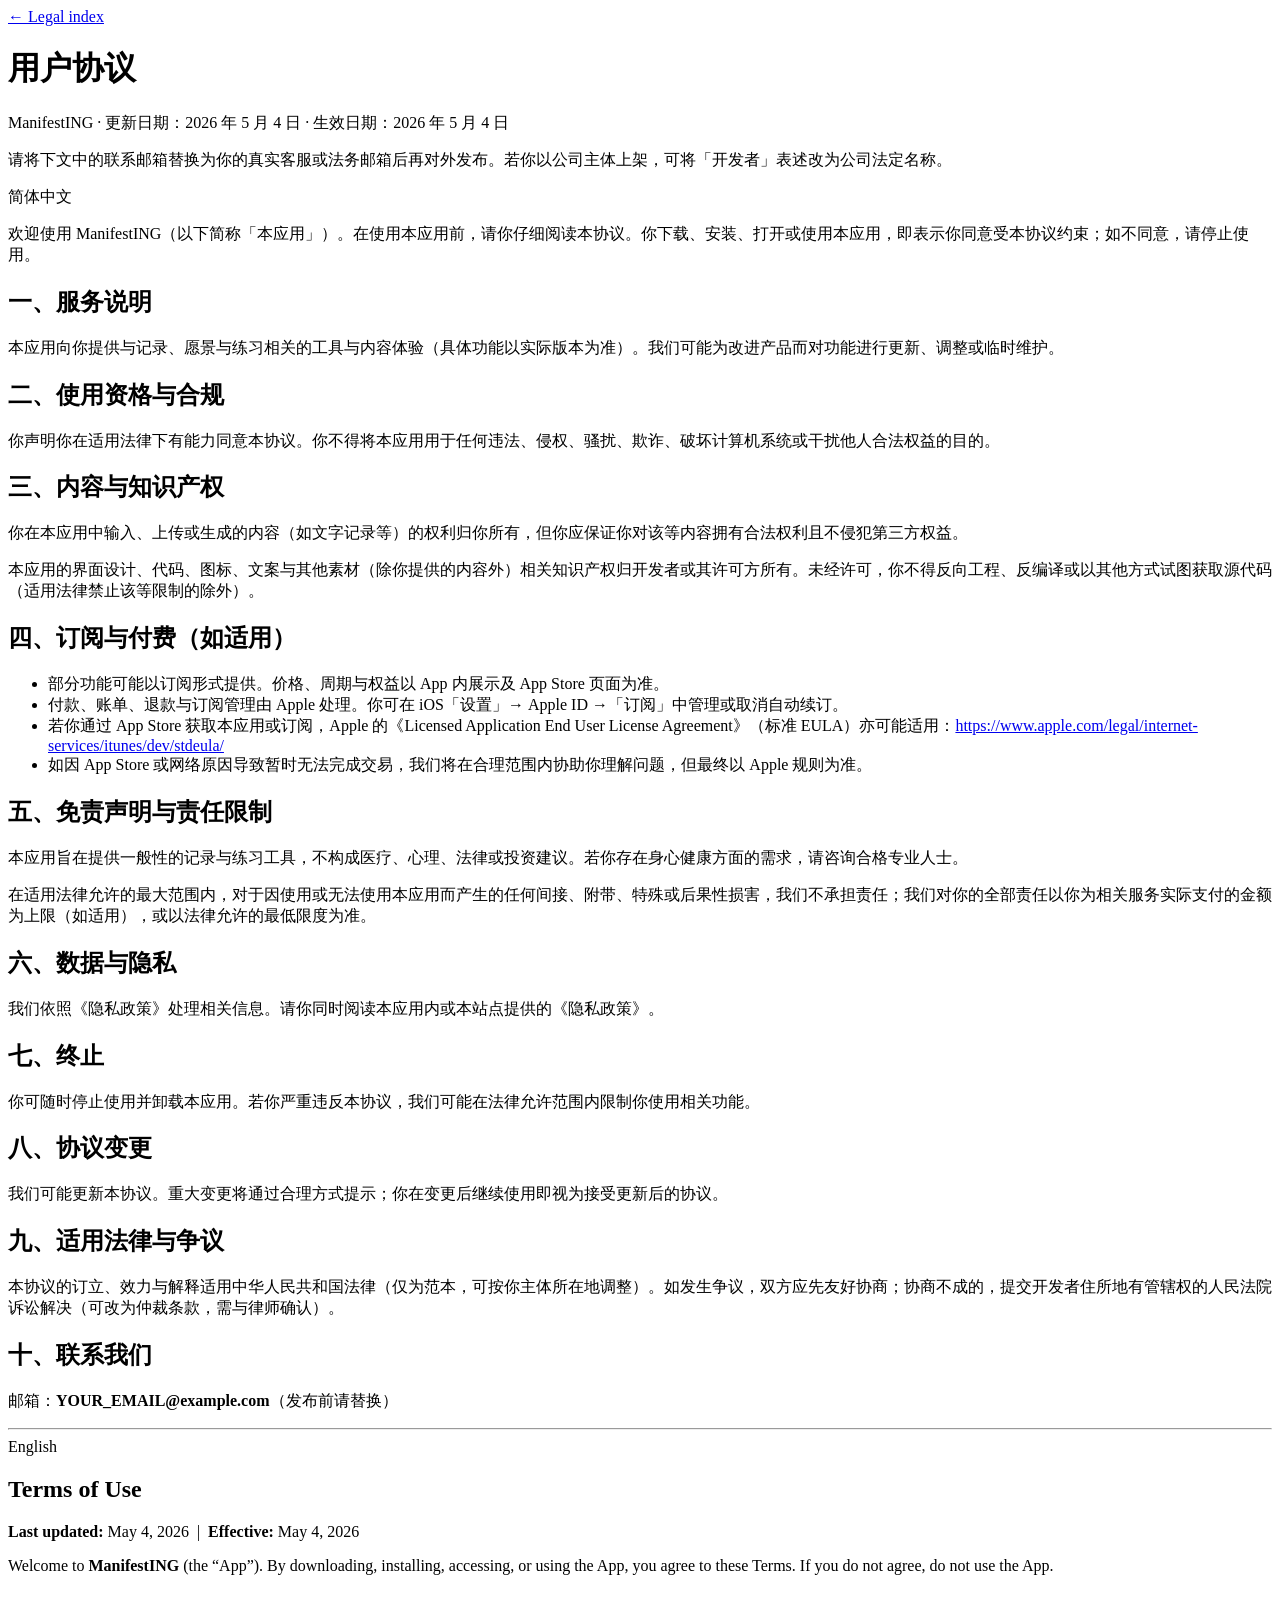
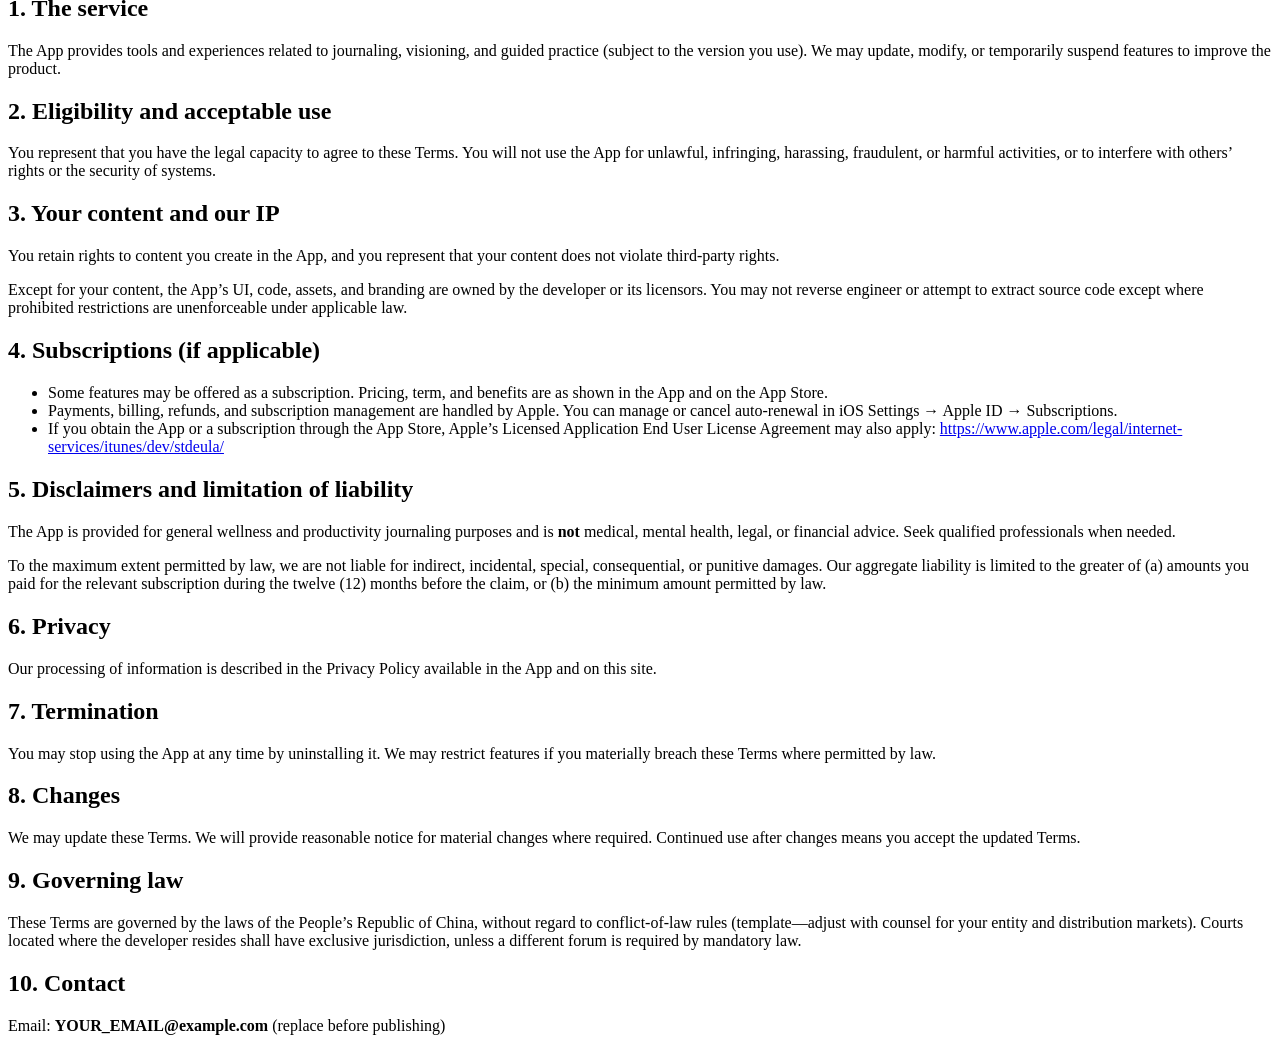
==== terms.html @ cbcd512a "Create terms.html" ====
<!DOCTYPE html>
<html lang="zh-Hans">
<head>
  <meta charset="utf-8" />
  <meta name="viewport" content="width=device-width, initial-scale=1" />
  <title>ManifestING — 用户协议 · Terms of Use</title>
  <link rel="stylesheet" href="styles.css" />
</head>
<body>
  <div class="wrap">
    <nav class="back"><a href="index.html">← Legal index</a></nav>
    <header class="doc-header">
      <h1>用户协议</h1>
      <p class="subtitle">ManifestING · 更新日期：2026 年 5 月 4 日 · 生效日期：2026 年 5 月 4 日</p>
    </header>

    <p class="note" style="margin-top:0">请将下文中的联系邮箱替换为你的真实客服或法务邮箱后再对外发布。若你以公司主体上架，可将「开发者」表述改为公司法定名称。</p>

    <section class="block" lang="zh-Hans">
      <span class="lang-label">简体中文</span>
      <p>欢迎使用 ManifestING（以下简称「本应用」）。在使用本应用前，请你仔细阅读本协议。你下载、安装、打开或使用本应用，即表示你同意受本协议约束；如不同意，请停止使用。</p>

      <h2>一、服务说明</h2>
      <p>本应用向你提供与记录、愿景与练习相关的工具与内容体验（具体功能以实际版本为准）。我们可能为改进产品而对功能进行更新、调整或临时维护。</p>

      <h2>二、使用资格与合规</h2>
      <p>你声明你在适用法律下有能力同意本协议。你不得将本应用用于任何违法、侵权、骚扰、欺诈、破坏计算机系统或干扰他人合法权益的目的。</p>

      <h2>三、内容与知识产权</h2>
      <p>你在本应用中输入、上传或生成的内容（如文字记录等）的权利归你所有，但你应保证你对该等内容拥有合法权利且不侵犯第三方权益。</p>
      <p>本应用的界面设计、代码、图标、文案与其他素材（除你提供的内容外）相关知识产权归开发者或其许可方所有。未经许可，你不得反向工程、反编译或以其他方式试图获取源代码（适用法律禁止该等限制的除外）。</p>

      <h2>四、订阅与付费（如适用）</h2>
      <ul>
        <li>部分功能可能以订阅形式提供。价格、周期与权益以 App 内展示及 App Store 页面为准。</li>
        <li>付款、账单、退款与订阅管理由 Apple 处理。你可在 iOS「设置」→ Apple ID →「订阅」中管理或取消自动续订。</li>
        <li>若你通过 App Store 获取本应用或订阅，Apple 的《Licensed Application End User License Agreement》（标准 EULA）亦可能适用：<a href="https://www.apple.com/legal/internet-services/itunes/dev/stdeula/">https://www.apple.com/legal/internet-services/itunes/dev/stdeula/</a></li>
        <li>如因 App Store 或网络原因导致暂时无法完成交易，我们将在合理范围内协助你理解问题，但最终以 Apple 规则为准。</li>
      </ul>

      <h2>五、免责声明与责任限制</h2>
      <p>本应用旨在提供一般性的记录与练习工具，不构成医疗、心理、法律或投资建议。若你存在身心健康方面的需求，请咨询合格专业人士。</p>
      <p>在适用法律允许的最大范围内，对于因使用或无法使用本应用而产生的任何间接、附带、特殊或后果性损害，我们不承担责任；我们对你的全部责任以你为相关服务实际支付的金额为上限（如适用），或以法律允许的最低限度为准。</p>

      <h2>六、数据与隐私</h2>
      <p>我们依照《隐私政策》处理相关信息。请你同时阅读本应用内或本站点提供的《隐私政策》。</p>

      <h2>七、终止</h2>
      <p>你可随时停止使用并卸载本应用。若你严重违反本协议，我们可能在法律允许范围内限制你使用相关功能。</p>

      <h2>八、协议变更</h2>
      <p>我们可能更新本协议。重大变更将通过合理方式提示；你在变更后继续使用即视为接受更新后的协议。</p>

      <h2>九、适用法律与争议</h2>
      <p>本协议的订立、效力与解释适用中华人民共和国法律（仅为范本，可按你主体所在地调整）。如发生争议，双方应先友好协商；协商不成的，提交开发者住所地有管辖权的人民法院诉讼解决（可改为仲裁条款，需与律师确认）。</p>

      <h2>十、联系我们</h2>
      <p>邮箱：<strong>YOUR_EMAIL@example.com</strong>（发布前请替换）</p>
    </section>

    <hr class="sep" />

    <section class="block" lang="en">
      <span class="lang-label">English</span>
      <h2>Terms of Use</h2>
      <p><strong>Last updated:</strong> May 4, 2026 &nbsp;|&nbsp; <strong>Effective:</strong> May 4, 2026</p>
      <p>Welcome to <strong>ManifestING</strong> (the “App”). By downloading, installing, accessing, or using the App, you agree to these Terms. If you do not agree, do not use the App.</p>

      <h2>1. The service</h2>
      <p>The App provides tools and experiences related to journaling, visioning, and guided practice (subject to the version you use). We may update, modify, or temporarily suspend features to improve the product.</p>

      <h2>2. Eligibility and acceptable use</h2>
      <p>You represent that you have the legal capacity to agree to these Terms. You will not use the App for unlawful, infringing, harassing, fraudulent, or harmful activities, or to interfere with others’ rights or the security of systems.</p>

      <h2>3. Your content and our IP</h2>
      <p>You retain rights to content you create in the App, and you represent that your content does not violate third-party rights.</p>
      <p>Except for your content, the App’s UI, code, assets, and branding are owned by the developer or its licensors. You may not reverse engineer or attempt to extract source code except where prohibited restrictions are unenforceable under applicable law.</p>

      <h2>4. Subscriptions (if applicable)</h2>
      <ul>
        <li>Some features may be offered as a subscription. Pricing, term, and benefits are as shown in the App and on the App Store.</li>
        <li>Payments, billing, refunds, and subscription management are handled by Apple. You can manage or cancel auto-renewal in iOS Settings → Apple ID → Subscriptions.</li>
        <li>If you obtain the App or a subscription through the App Store, Apple’s Licensed Application End User License Agreement may also apply: <a href="https://www.apple.com/legal/internet-services/itunes/dev/stdeula/">https://www.apple.com/legal/internet-services/itunes/dev/stdeula/</a></li>
      </ul>

      <h2>5. Disclaimers and limitation of liability</h2>
      <p>The App is provided for general wellness and productivity journaling purposes and is <strong>not</strong> medical, mental health, legal, or financial advice. Seek qualified professionals when needed.</p>
      <p>To the maximum extent permitted by law, we are not liable for indirect, incidental, special, consequential, or punitive damages. Our aggregate liability is limited to the greater of (a) amounts you paid for the relevant subscription during the twelve (12) months before the claim, or (b) the minimum amount permitted by law.</p>

      <h2>6. Privacy</h2>
      <p>Our processing of information is described in the Privacy Policy available in the App and on this site.</p>

      <h2>7. Termination</h2>
      <p>You may stop using the App at any time by uninstalling it. We may restrict features if you materially breach these Terms where permitted by law.</p>

      <h2>8. Changes</h2>
      <p>We may update these Terms. We will provide reasonable notice for material changes where required. Continued use after changes means you accept the updated Terms.</p>

      <h2>9. Governing law</h2>
      <p>These Terms are governed by the laws of the People’s Republic of China, without regard to conflict-of-law rules (template—adjust with counsel for your entity and distribution markets). Courts located where the developer resides shall have exclusive jurisdiction, unless a different forum is required by mandatory law.</p>

      <h2>10. Contact</h2>
      <p>Email: <strong>YOUR_EMAIL@example.com</strong> (replace before publishing)</p>
    </section>
  </div>
</body>
</html>
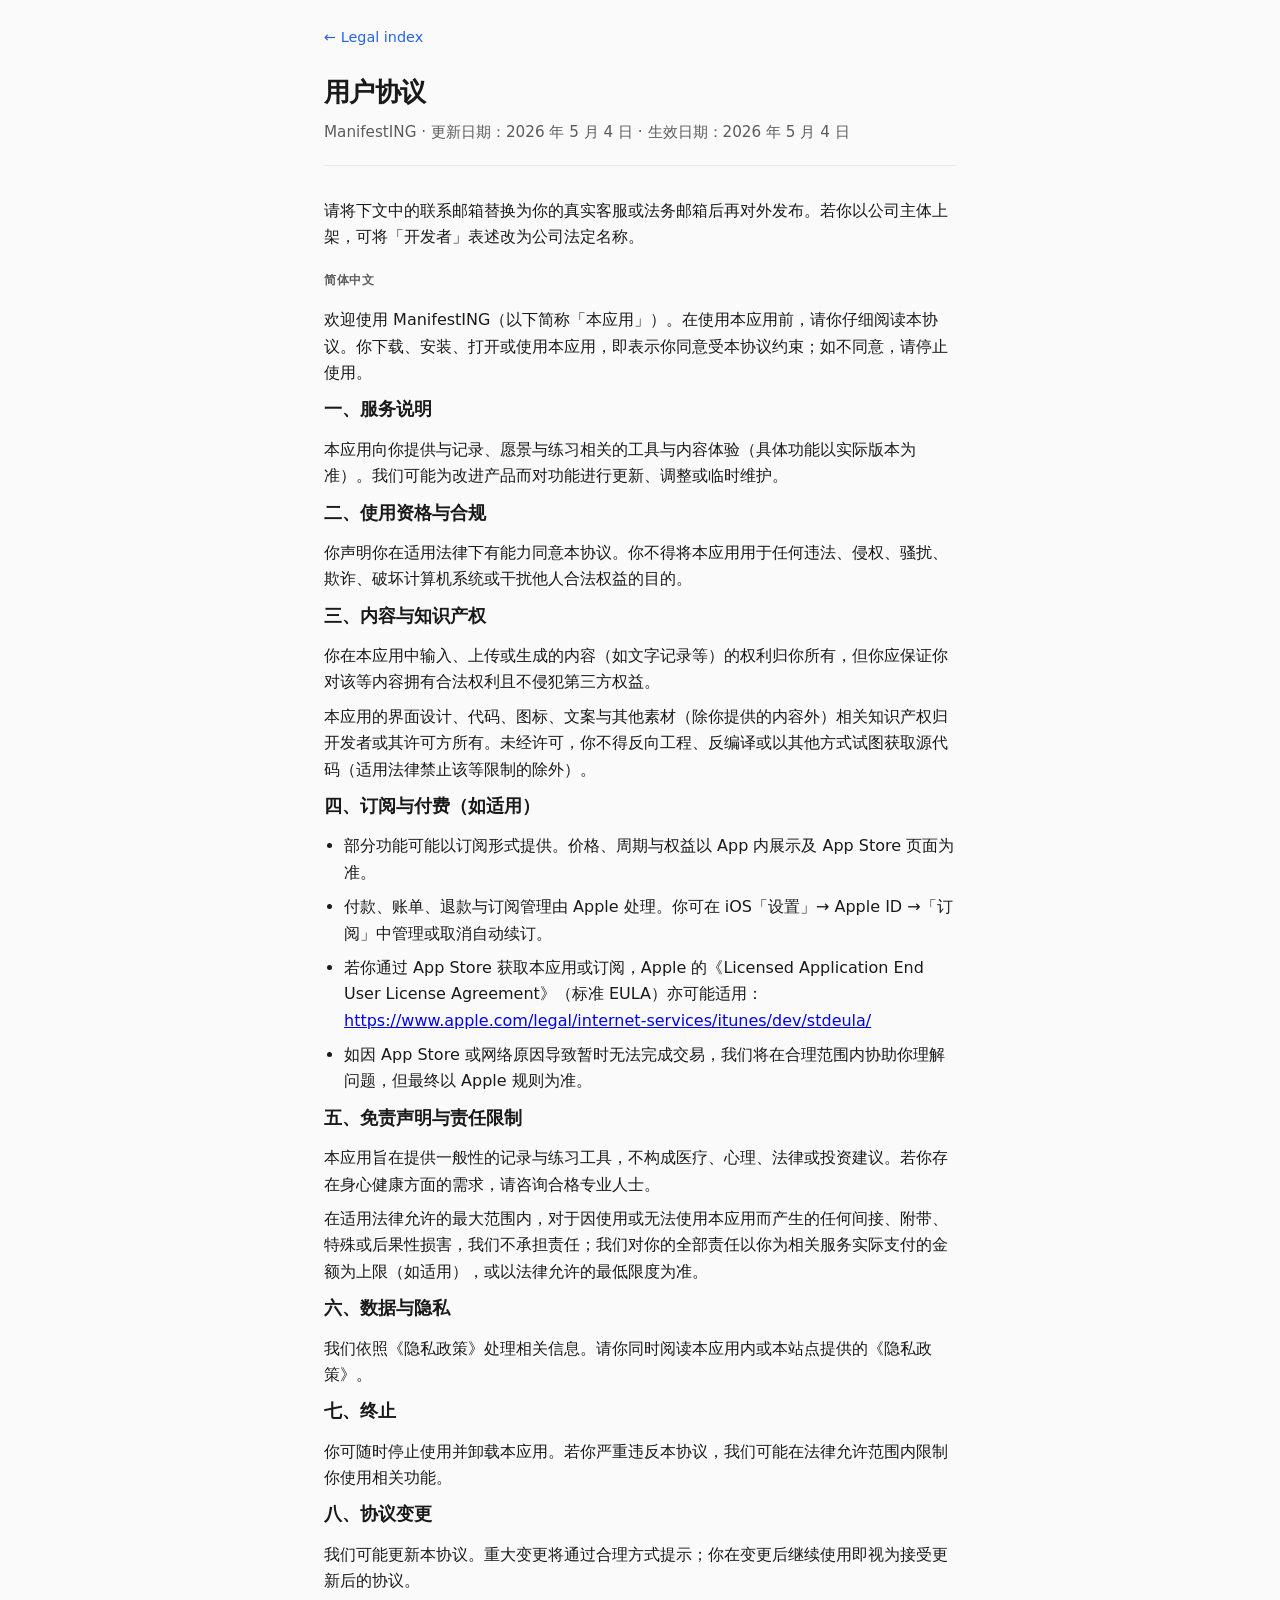
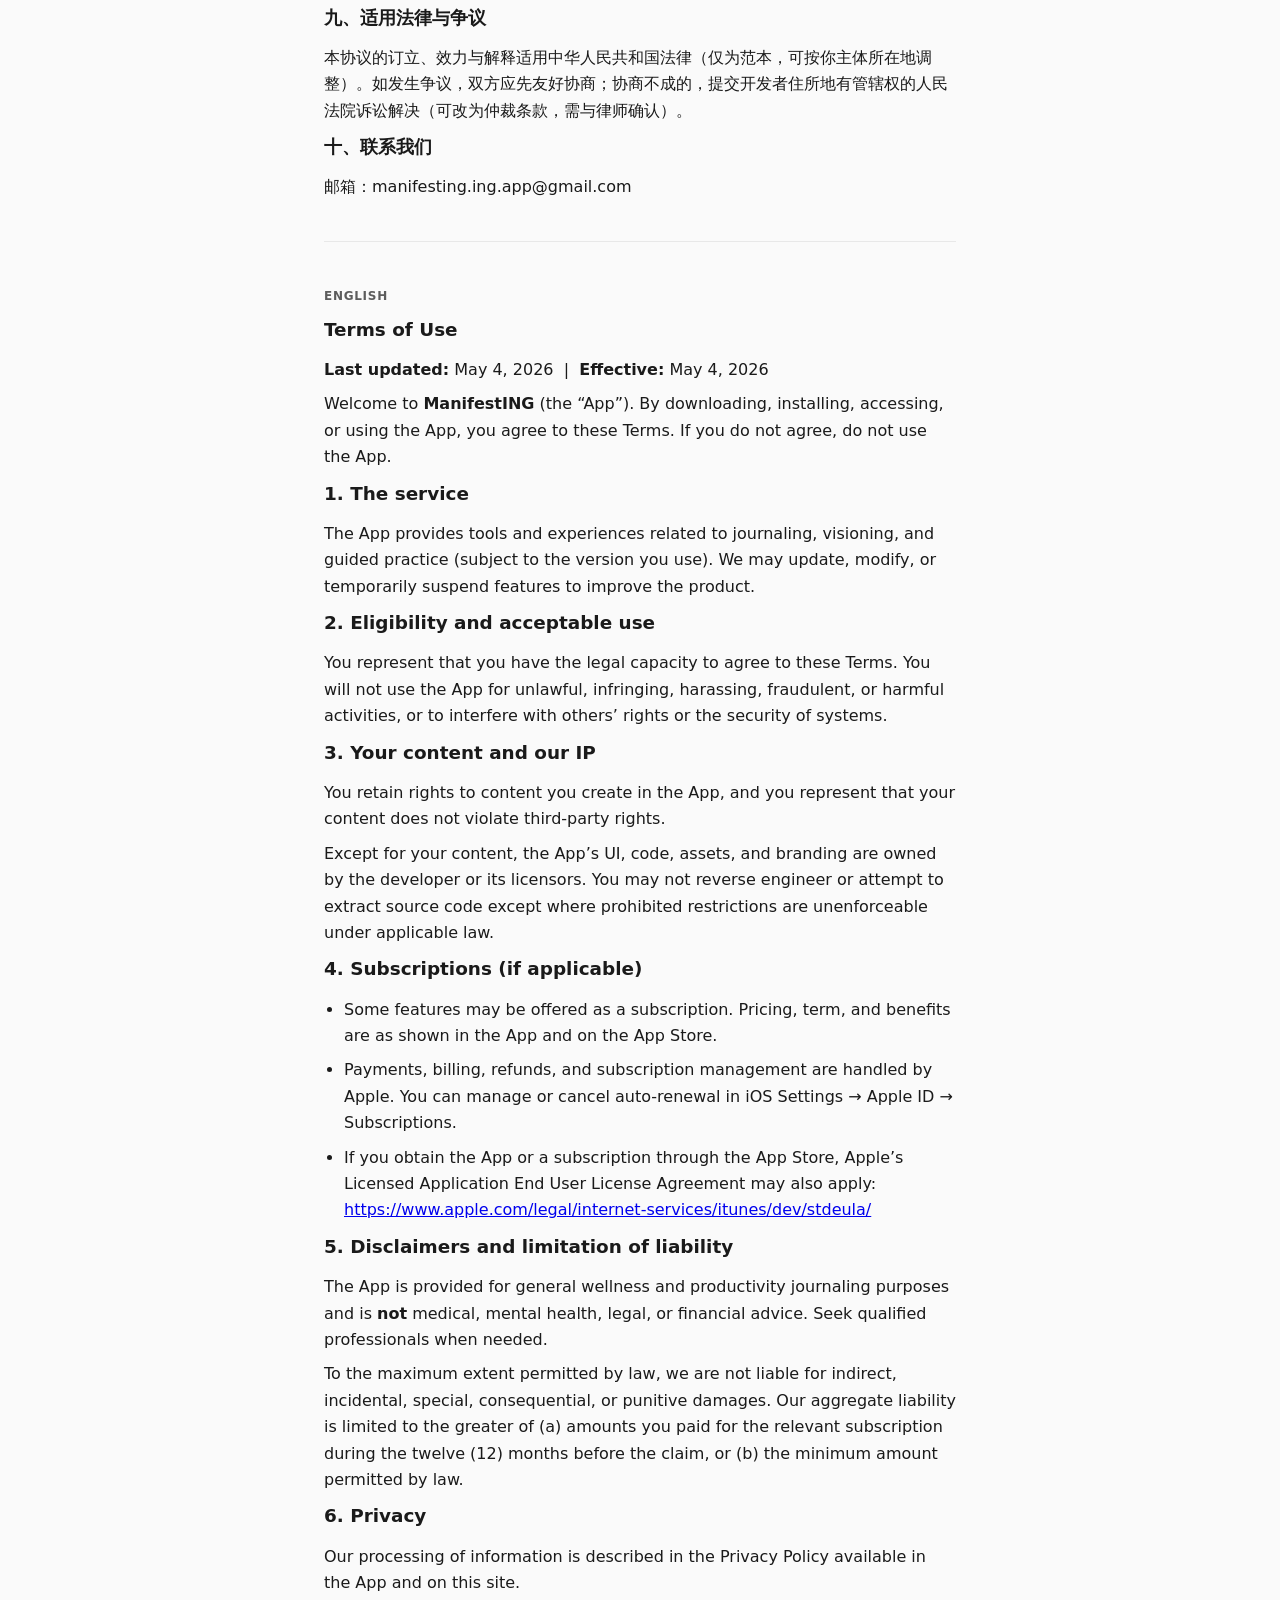
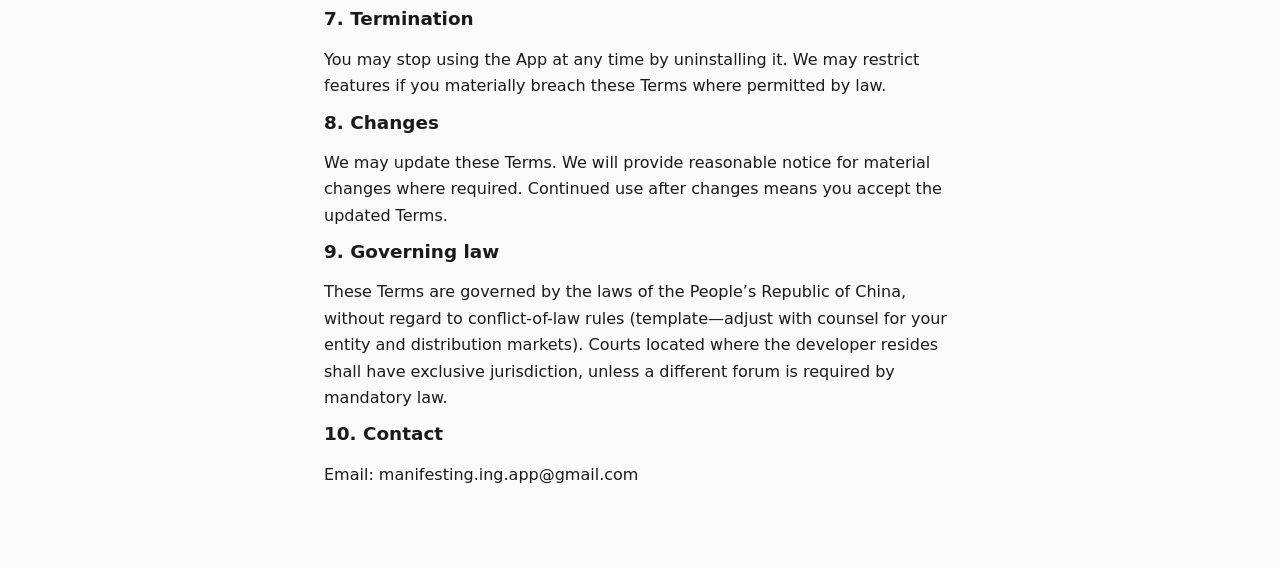
==== commit 5ad78bbd: "Update terms.html" ====
--- a/terms.html
+++ b/terms.html
@@ -55,7 +55,7 @@
       <p>本协议的订立、效力与解释适用中华人民共和国法律（仅为范本，可按你主体所在地调整）。如发生争议，双方应先友好协商；协商不成的，提交开发者住所地有管辖权的人民法院诉讼解决（可改为仲裁条款，需与律师确认）。</p>
 
       <h2>十、联系我们</h2>
-      <p>邮箱：<strong>YOUR_EMAIL@example.com</strong>（发布前请替换）</p>
+      <p>邮箱：manifesting.ing.app@gmail.com</p>
     </section>
 
     <hr class="sep" />
@@ -100,7 +100,7 @@
       <p>These Terms are governed by the laws of the People’s Republic of China, without regard to conflict-of-law rules (template—adjust with counsel for your entity and distribution markets). Courts located where the developer resides shall have exclusive jurisdiction, unless a different forum is required by mandatory law.</p>
 
       <h2>10. Contact</h2>
-      <p>Email: <strong>YOUR_EMAIL@example.com</strong> (replace before publishing)</p>
+      <p>Email: manifesting.ing.app@gmail.com</p>
     </section>
   </div>
 </body>
--- a/styles.css
+++ b/styles.css
@@ -0,0 +1,157 @@
+:root {
+  color-scheme: light dark;
+  --text: #1a1a1a;
+  --muted: #5c5c5c;
+  --bg: #fafafa;
+  --card: #ffffff;
+  --border: #e8e8e8;
+  --link: #2563eb;
+}
+
+@media (prefers-color-scheme: dark) {
+  :root {
+    --text: #f2f2f2;
+    --muted: #a3a3a3;
+    --bg: #121212;
+    --card: #1c1c1c;
+    --border: #2e2e2e;
+    --link: #60a5fa;
+  }
+}
+
+* {
+  box-sizing: border-box;
+}
+
+html {
+  font-size: 16px;
+  -webkit-text-size-adjust: 100%;
+}
+
+body {
+  margin: 0;
+  padding: 0;
+  font-family: system-ui, -apple-system, "Segoe UI", Roboto, "Helvetica Neue", Arial, "PingFang SC", "Hiragino Sans GB", "Microsoft YaHei", sans-serif;
+  line-height: 1.65;
+  color: var(--text);
+  background: var(--bg);
+}
+
+.wrap {
+  max-width: 42rem;
+  margin: 0 auto;
+  padding: 1.5rem 1.25rem 3rem;
+}
+
+header.doc-header {
+  margin-bottom: 2rem;
+  padding-bottom: 1.25rem;
+  border-bottom: 1px solid var(--border);
+}
+
+header.doc-header h1 {
+  margin: 0 0 0.35rem;
+  font-size: 1.65rem;
+  font-weight: 700;
+  letter-spacing: -0.02em;
+}
+
+header.doc-header .subtitle {
+  margin: 0;
+  font-size: 0.95rem;
+  color: var(--muted);
+}
+
+nav.back {
+  margin-bottom: 1.25rem;
+}
+
+nav.back a {
+  font-size: 0.9rem;
+  color: var(--link);
+  text-decoration: none;
+}
+
+nav.back a:hover {
+  text-decoration: underline;
+}
+
+section.block {
+  margin-bottom: 2rem;
+}
+
+section.block h2 {
+  margin: 0 0 0.75rem;
+  font-size: 1.15rem;
+  font-weight: 650;
+}
+
+section.block h3 {
+  margin: 1.25rem 0 0.5rem;
+  font-size: 1rem;
+  font-weight: 600;
+}
+
+section.block p,
+section.block li {
+  margin: 0.5rem 0;
+  color: var(--text);
+}
+
+section.block ul {
+  margin: 0.5rem 0;
+  padding-left: 1.25rem;
+}
+
+section.block .note {
+  font-size: 0.9rem;
+  color: var(--muted);
+  padding: 0.75rem 1rem;
+  background: var(--card);
+  border: 1px solid var(--border);
+  border-radius: 8px;
+}
+
+hr.sep {
+  border: none;
+  border-top: 1px solid var(--border);
+  margin: 2.5rem 0;
+}
+
+.lang-label {
+  display: inline-block;
+  font-size: 0.75rem;
+  font-weight: 600;
+  text-transform: uppercase;
+  letter-spacing: 0.06em;
+  color: var(--muted);
+  margin-bottom: 0.5rem;
+}
+
+.index-card {
+  background: var(--card);
+  border: 1px solid var(--border);
+  border-radius: 12px;
+  padding: 1.5rem;
+  margin-top: 1rem;
+}
+
+.index-card ul {
+  list-style: none;
+  padding: 0;
+  margin: 0;
+}
+
+.index-card li {
+  margin: 0.75rem 0;
+}
+
+.index-card a {
+  color: var(--link);
+  font-weight: 500;
+  text-decoration: none;
+}
+
+.index-card a:hover {
+  text-decoration: underline;
+}
